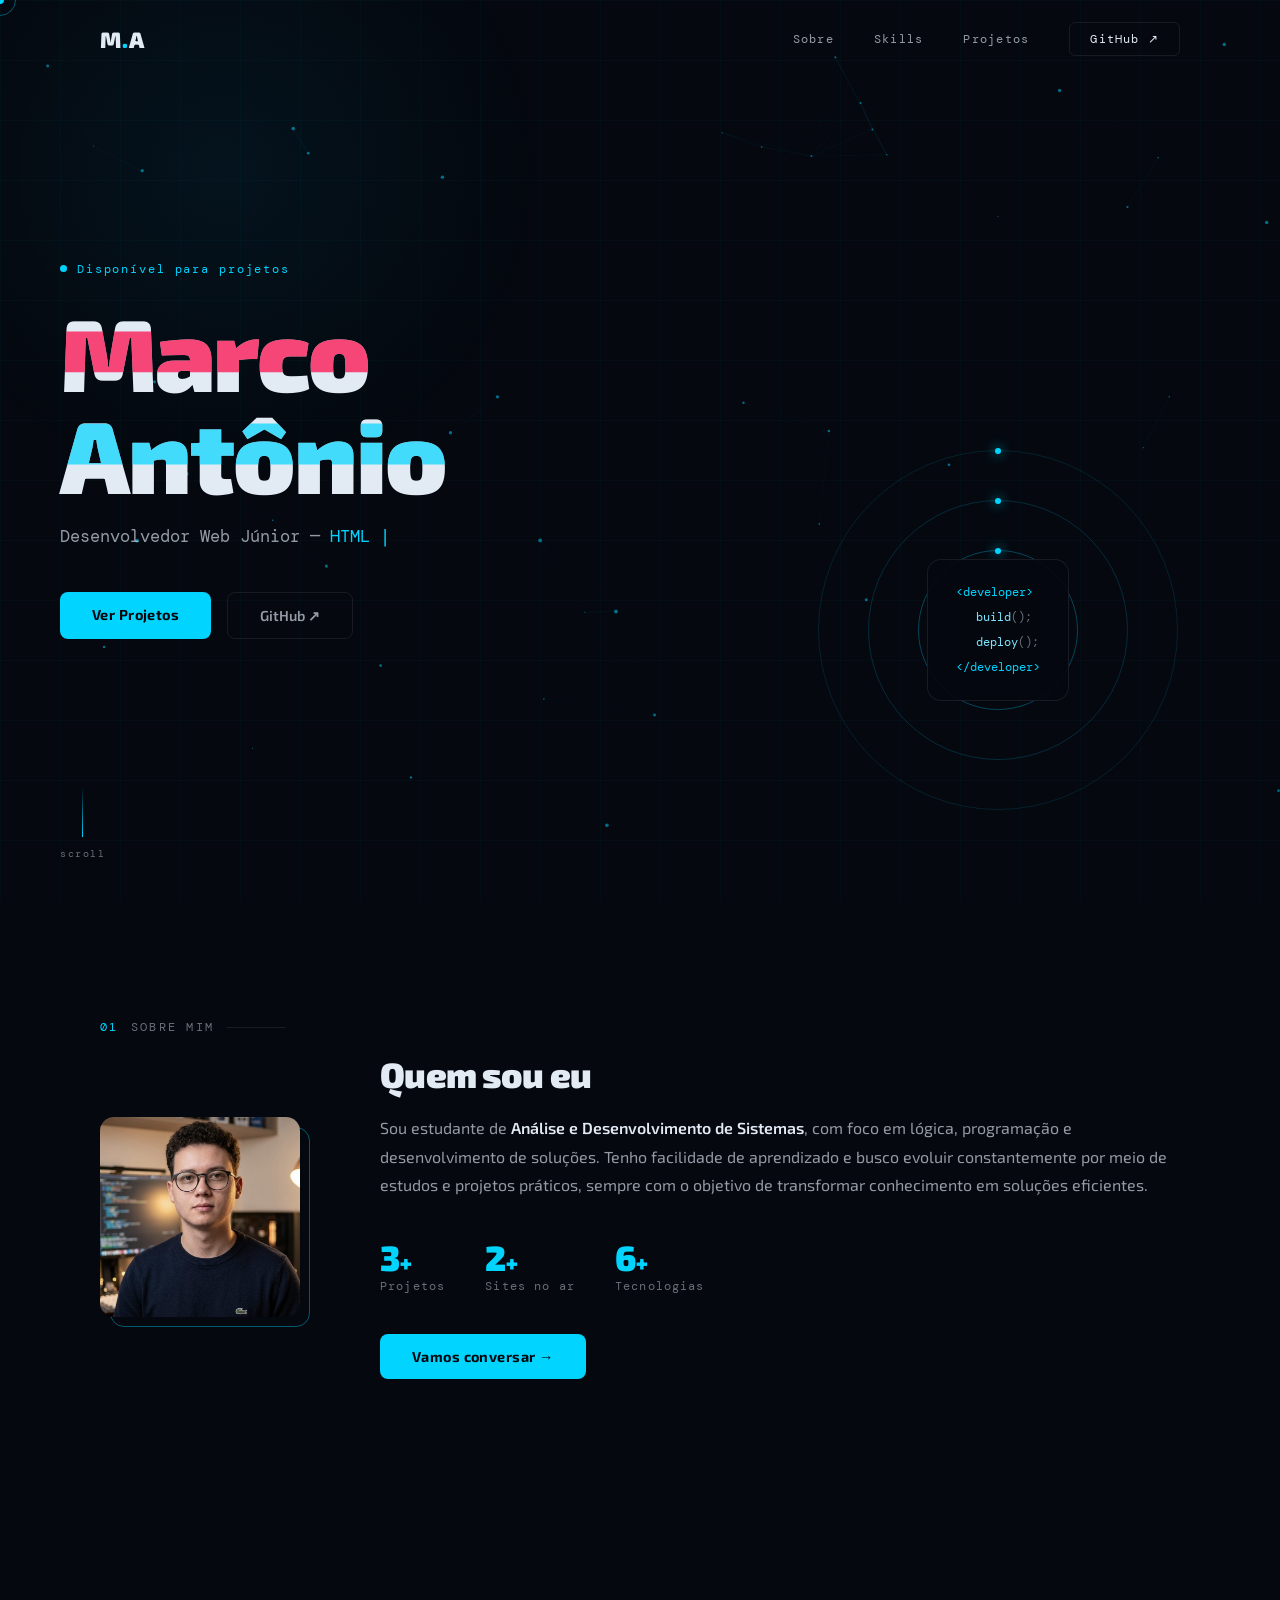
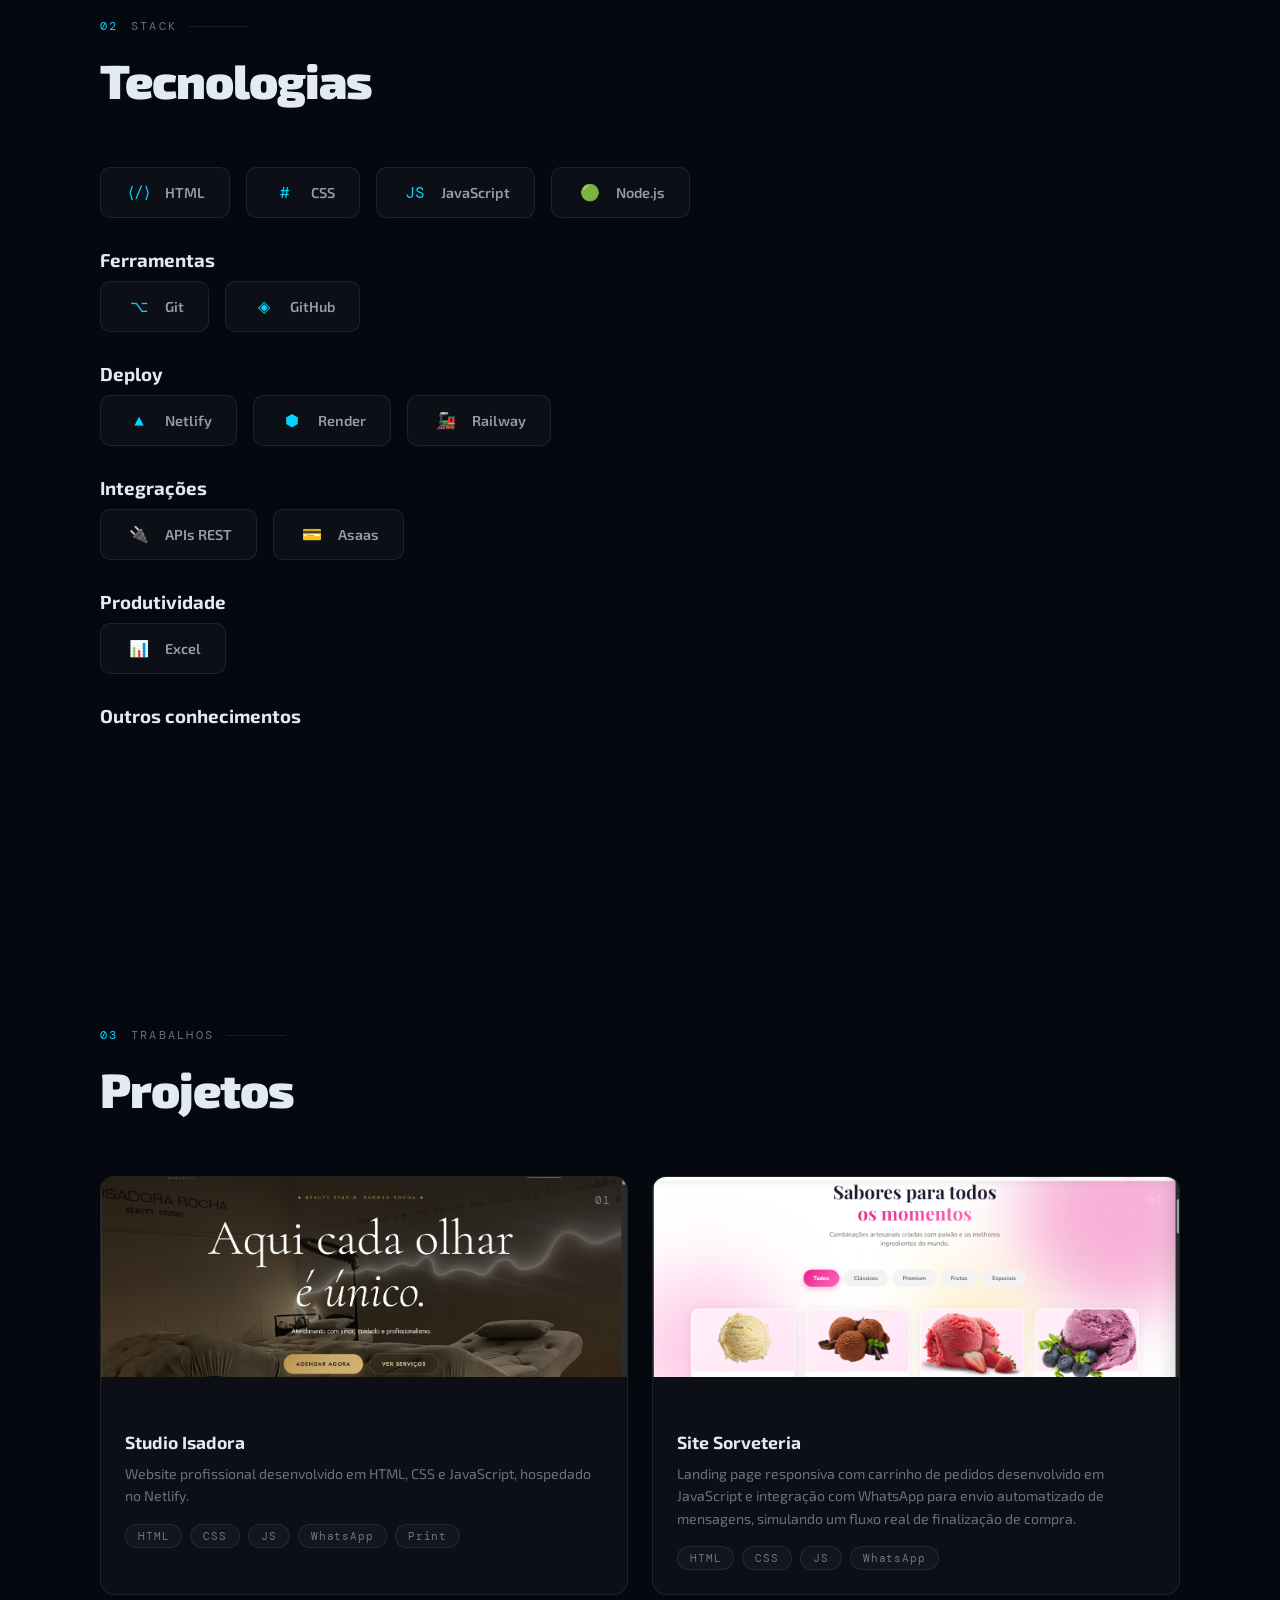
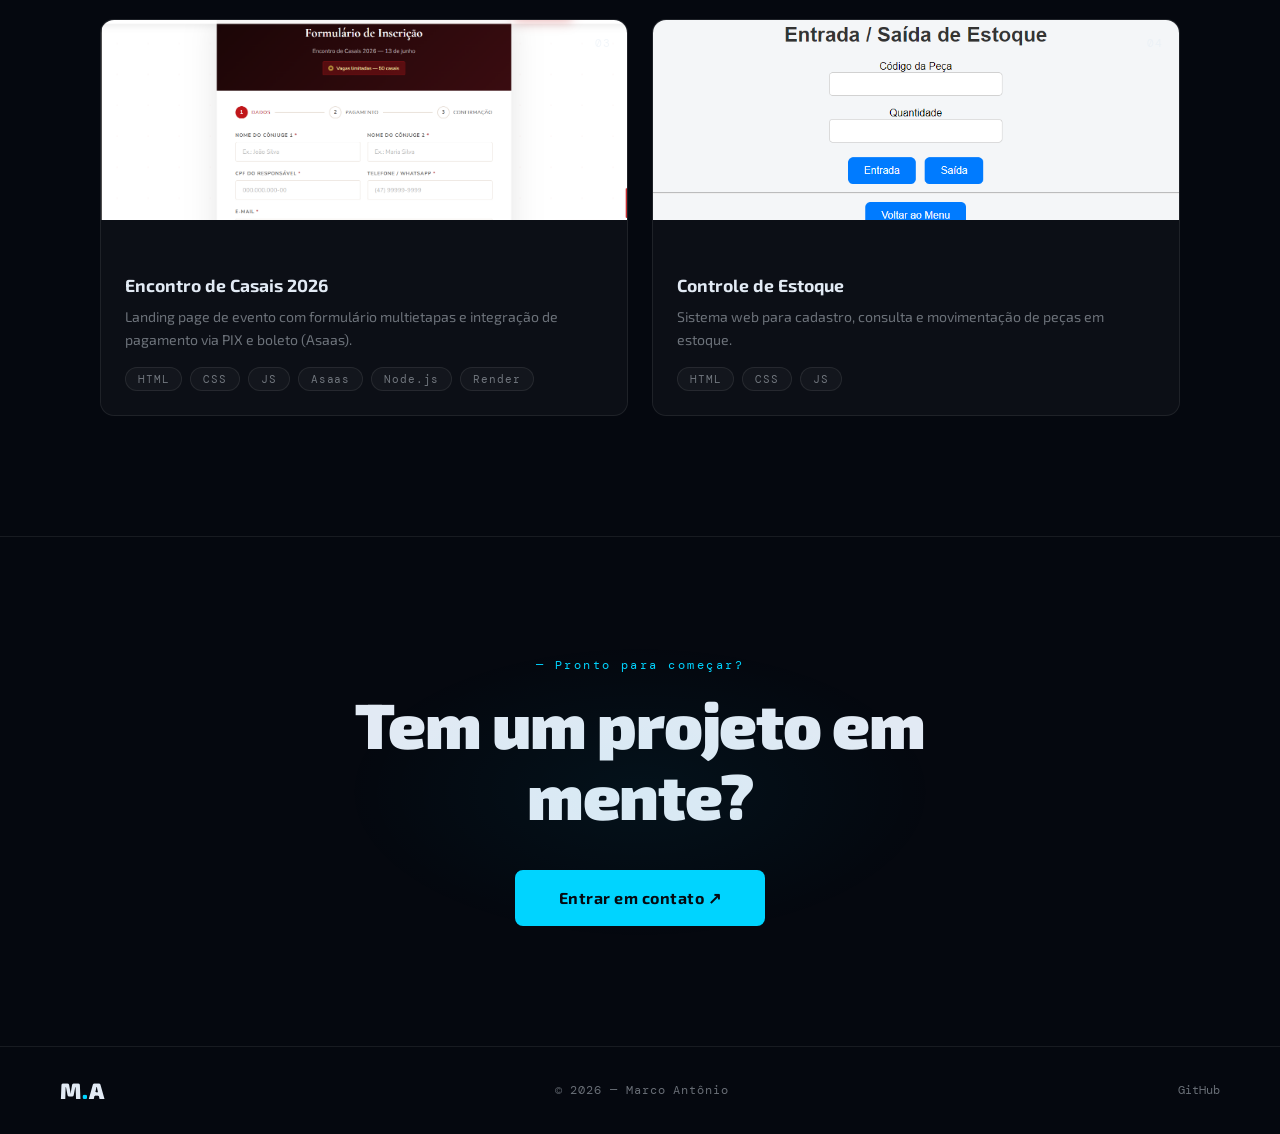
==== Meu portifolio/index.html @ d90c0c14 "Add files via upload" ====
<!DOCTYPE html>
<html lang="pt-br">
<head>
<meta charset="UTF-8">
<title>Marco Antônio | Desenvolvedor Web</title>
<meta name="viewport" content="width=device-width, initial-scale=1.0">
<link rel="stylesheet" href="style.css">
<link href="https://fonts.googleapis.com/css2?family=Exo+2:wght@300;400;600;700;900&family=DM+Mono:ital,wght@0,300;0,400;0,500;1,300&display=swap" rel="stylesheet">
</head>
<body>

<div id="loader">
  <div class="loader-inner">
    <div class="loader-bar"></div>
    <span class="loader-text">Iniciando...</span>
  </div>
</div>

<div class="grid-bg"></div>
<canvas id="particles-canvas"></canvas>
<div class="cursor" id="cursor"></div>
<div class="cursor-follower" id="cursor-follower"></div>

<nav id="navbar">
  <div class="nav-inner">
    <div class="logo">M<span class="accent">.</span>A</div>
    <div class="hamburger" id="hamburger" onclick="toggleMenu()">
      <span></span><span></span><span></span>
    </div>
    <div class="menu" id="menu">
      <a href="#sobre" onclick="closeMenu()">Sobre</a>
      <a href="#tecnologias" onclick="closeMenu()">Skills</a>
      <a href="#projetos" onclick="closeMenu()">Projetos</a>
      <a href="https://github.com/markinferreira32-source" target="_blank" class="nav-cta">GitHub ↗</a>
    </div>
  </div>
</nav>

<header class="hero" id="hero">
  <div class="hero-content">
    <p class="hero-label"><span class="dot"></span> Disponível para projetos</p>
    <h1 class="hero-name" id="glitch-text" data-text="Marco Antônio">Marco Antônio</h1>
    <p class="hero-sub">Desenvolvedor Web Júnior — <span id="typing" class="typing-text"></span><span class="cursor-blink">|</span></p>
    <div class="hero-buttons">
      <a href="#projetos" class="btn-primary">Ver Projetos</a>
      <a href="https://github.com/markinferreira32-source" target="_blank" class="btn-ghost">GitHub ↗</a>
    </div>
  </div>
  <div class="hero-deco">
    <div class="deco-ring r1"></div>
    <div class="deco-ring r2"></div>
    <div class="deco-ring r3"></div>
    <div class="deco-code">
      <div class="code-line"><span class="code-tag">&lt;developer&gt;</span></div>
      <div class="code-line code-indent"><span class="code-fn">build</span><span class="code-sym">();</span></div>
      <div class="code-line code-indent"><span class="code-fn">deploy</span><span class="code-sym">();</span></div>
      <div class="code-line"><span class="code-tag">&lt;/developer&gt;</span></div>
    </div>
  </div>
  <div class="scroll-hint">
    <div class="scroll-line"></div>
    <span>scroll</span>
  </div>
</header>

<section class="sobre reveal" id="sobre">
  <div class="section-label"><span class="label-num">01</span> Sobre mim</div>
  <div class="sobre-inner">
    <div class="sobre-img-wrap">
      <img src="imagem/minha foto.png" alt="Marco Antônio">
      <div class="img-border"></div>
    </div>
    <div class="sobre-text">
      <h2>Quem sou eu</h2>
      <p>Sou estudante de <strong>Análise e Desenvolvimento de Sistemas</strong>, com foco em lógica, programação e desenvolvimento de soluções. Tenho facilidade de aprendizado e busco evoluir constantemente por meio de estudos e projetos práticos, sempre com o objetivo de transformar conhecimento em soluções eficientes.</p>
      <div class="stats-row">
        <div class="stat">
          <span class="stat-num" data-target="4">0</span>
          <span class="stat-label">Projetos</span>
        </div>
        <div class="stat">
          <span class="stat-num" data-target="3">0</span>
          <span class="stat-label">Sites no ar</span>
        </div>
        <div class="stat">
          <span class="stat-num" data-target="7">0</span>
          <span class="stat-label">Tecnologias</span>
        </div>
      </div>
      <a href="https://wa.me/5547996140249" target="_blank" class="btn-primary">Vamos conversar →</a>
    </div>
  </div>
</section>

<section class="tecnologias reveal" id="tecnologias"> 
  <div class="section-label"><span class="label-num">02</span> Stack</div>
  <h2>Tecnologias</h2>

  <!-- 💻 Tecnologias principais -->
  <div class="tech-grid">
    <div class="tech-card"><div class="tech-icon">⟨/⟩</div><span>HTML</span></div>
    <div class="tech-card"><div class="tech-icon">#</div><span>CSS</span></div>
    <div class="tech-card"><div class="tech-icon">JS</div><span>JavaScript</span></div>
    <div class="tech-card"><div class="tech-icon">🟢</div><span>Node.js</span></div>
  </div>

  <!-- 🔧 Ferramentas -->
  <h3>Ferramentas</h3>
  <div class="tech-grid">
    <div class="tech-card"><div class="tech-icon">⌥</div><span>Git</span></div>
    <div class="tech-card"><div class="tech-icon">◈</div><span>GitHub</span></div>
  </div>

  <!-- ☁️ Deploy -->
  <h3>Deploy</h3>
  <div class="tech-grid">
    <div class="tech-card"><div class="tech-icon">▲</div><span>Netlify</span></div>
    <div class="tech-card"><div class="tech-icon">⬢</div><span>Render</span></div>
    <div class="tech-card"><div class="tech-icon">🚂</div><span>Railway</span></div>
  </div>

  <!-- 🔗 Integrações -->
  <h3>Integrações</h3>
  <div class="tech-grid">
    <div class="tech-card"><div class="tech-icon">🔌</div><span>APIs REST</span></div>
    <div class="tech-card"><div class="tech-icon">💳</div><span>Asaas</span></div>
  </div>

  <!-- 📊 Produtividade -->
  <h3>Produtividade</h3>
  <div class="tech-grid">
    <div class="tech-card"><div class="tech-icon">📊</div><span>Excel</span></div>
    <div class="tech-card"><div class="tech-icon">📄</div><span>Word</span></div>
  </div>

  <!-- 🧠 Outros -->
  <h3>Outros conhecimentos</h3>
  <div class="tech-grid">
    <div class="tech-card"><div class="tech-icon">🧠</div><span>Lógica de programação</span></div>
    <div class="tech-card"><div class="tech-icon">C</div><span>Linguagem C</span></div>
  </div>

</section>

<section class="projetos reveal" id="projetos">
  <div class="section-label"><span class="label-num">03</span> Trabalhos</div>
  <h2>Projetos</h2>
  <div class="proj-grid">

    <div class="proj-card">
      <div class="proj-num">01</div>
      <div class="proj-img-wrap">
        <img src="imagem/nova capa site.png" alt="Studio Isadora">
        <div class="proj-overlay">
          <a href="https://studio-isadorarocha.netlify.app" target="_blank">Ver Projeto ↗</a>
        </div>
      </div>
      <div class="proj-info">
        <h3>Studio Isadora</h3>
        <p>Website profissional desenvolvido em HTML, CSS e JavaScript, hospedado no Netlify.</p>
        <div class="proj-tags"><span>HTML</span><span>CSS</span><span>JS</span><span>WhatsApp</span><span>Print</span></div>
      </div>
    </div>

    <div class="proj-card">
      <div class="proj-num">02</div>
      <div class="proj-img-wrap no-img">
        <img src="imagem/capa sorveteria.png" alt="Site Sorveteria">
        <div class="proj-overlay">
          <a href="https://markinferreira32-source.github.io/site-sorveteria/" target="_blank">Ver Projeto ↗</a>
        </div>
      </div>
      <div class="proj-info">
        <h3>Site Sorveteria</h3>
        <p>Landing page responsiva com carrinho de pedidos desenvolvido em JavaScript e integração com WhatsApp para envio automatizado de mensagens, simulando um fluxo real de finalização de compra.</p>
        <div class="proj-tags"><span>HTML</span><span>CSS</span><span>JS</span><span>WhatsApp</span></div>
      </div>
    </div>

    <div class="proj-card">
      <div class="proj-num">03</div>
      <div class="proj-img-wrap no-img">
        <img src="imagem/capa site encontro.png" alt="Site encontroadpv2026">
        <div class="proj-overlay">
          <a href="https://encontroadpv2026.netlify.app" target="_blank">Ver Projeto ↗</a>
        </div>
      </div>
      <div class="proj-info">
        <h3>Encontro de Casais 2026</h3>
        <p>Landing page de evento com formulário multietapas e integração de pagamento via PIX e boleto (Asaas).</p>
        <div class="proj-tags"><span>HTML</span><span>CSS</span><span>JS</span><span>Asaas</span><span>Node.js</span><span>Render</span></div>
      </div>
    </div>

    <div class="proj-card">
      <div class="proj-num">04</div>
      <div class="proj-img-wrap no-img">
        <img src="imagem/capa controle de estoque.png" alt="Contro de Estoque">
        <div class="proj-overlay">
          <a href="https://stirring-fenglisu-027ebb.netlify.app" target="_blank">Ver Projeto ↗</a>
        </div>
      </div>
      <div class="proj-info">
        <h3>Controle de Estoque</h3>
        <p>Sistema web para cadastro, consulta e movimentação de peças em estoque.</p>
        <div class="proj-tags"><span>HTML</span><span>CSS</span><span>JS</span></div>
      </div>
    </div>

  </div>
</section>

<section class="cta-section reveal">
  <div class="cta-inner">
    <p class="cta-eyebrow">— Pronto para começar?</p>
    <h2>Tem um projeto em mente?</h2>
    <a href="https://wa.me/5547996140249" target="_blank" class="btn-primary btn-lg">Entrar em contato ↗</a>
  </div>
</section>

<footer>
  <div class="footer-inner">
    <span class="logo">M<span class="accent">.</span>A</span>
    <span class="footer-copy">© 2026 — Marco Antônio</span>
    <div class="footer-links">
      <a href="https://github.com/markinferreira32-source" target="_blank">GitHub</a>
    </div>
  </div>
</footer>

<script src="script.js"></script>
</body>
</html>
---- Meu portifolio/style.css ----
/* ===========================
   RESET & BASE
=========================== */
*, *::before, *::after {
  margin: 0;
  padding: 0;
  box-sizing: border-box;
}

:root {
  --bg: #05080f;
  --bg2: #080d17;
  --surface: rgba(255,255,255,0.03);
  --border: rgba(255,255,255,0.08);
  --accent: #00d4ff;
  --accent-dim: rgba(0,212,255,0.12);
  --text: #e2eaf4;
  --text-muted: rgba(226,234,244,0.45);
  --text-dim: rgba(226,234,244,0.65);
  --font-display: 'Exo 2', sans-serif;
  --font-mono: 'DM Mono', monospace;
  --radius: 14px;
  --transition: 0.35s cubic-bezier(0.4, 0, 0.2, 1);
}

html { scroll-behavior: smooth; overflow-x: hidden; max-width: 100%; }

body {
  background: var(--bg);
  color: var(--text);
  font-family: var(--font-display);
  font-weight: 400;
  overflow-x: hidden;
  cursor: none;
  width: 100%;
  max-width: 100vw;
}

a { text-decoration: none; color: inherit; cursor: none; }

/* ===========================
   LOADER
=========================== */
#loader {
  position: fixed;
  inset: 0;
  background: var(--bg);
  z-index: 9999;
  display: flex;
  align-items: center;
  justify-content: center;
  transition: opacity 0.6s ease, visibility 0.6s ease;
}
#loader.hidden {
  opacity: 0;
  visibility: hidden;
  pointer-events: none;
}
.loader-inner {
  display: flex;
  flex-direction: column;
  align-items: center;
  gap: 20px;
  width: 220px;
}
.loader-bar {
  width: 100%;
  height: 2px;
  background: var(--border);
  border-radius: 2px;
  overflow: hidden;
  position: relative;
}
.loader-bar::after {
  content: '';
  position: absolute;
  inset: 0;
  background: var(--accent);
  transform: translateX(-100%);
  animation: loadBar 0.9s ease forwards;
}
@keyframes loadBar {
  to { transform: translateX(0); }
}
.loader-text {
  font-family: var(--font-mono);
  font-size: 0.75rem;
  color: var(--text-muted);
  letter-spacing: 0.15em;
}

/* ===========================
   GRID BG
=========================== */
.grid-bg {
  position: fixed;
  inset: 0;
  z-index: 0;
  background-image:
    linear-gradient(rgba(0,212,255,0.03) 1px, transparent 1px),
    linear-gradient(90deg, rgba(0,212,255,0.03) 1px, transparent 1px);
  background-size: 60px 60px;
  pointer-events: none;
}

#particles-canvas {
  position: fixed;
  inset: 0;
  z-index: 0;
  pointer-events: none;
  width: 100%;
  height: 100%;
}

/* ===========================
   CUSTOM CURSOR
=========================== */
.cursor {
  width: 8px;
  height: 8px;
  background: var(--accent);
  border-radius: 50%;
  position: fixed;
  pointer-events: none;
  z-index: 9998;
  transform: translate(-50%, -50%);
  transition: transform 0.1s ease, width 0.2s, height 0.2s;
}
.cursor-follower {
  width: 32px;
  height: 32px;
  border: 1.5px solid rgba(0,212,255,0.4);
  border-radius: 50%;
  position: fixed;
  pointer-events: none;
  z-index: 9997;
  transform: translate(-50%, -50%);
  transition: transform 0.18s ease, width 0.25s, height 0.25s, opacity 0.25s;
}

/* ===========================
   NAV
=========================== */
nav {
  position: fixed;
  top: 0;
  width: 100%;
  z-index: 500;
  padding: 0;
  transition: background var(--transition), box-shadow var(--transition);
}
nav.scrolled {
  background: rgba(5,8,15,0.85);
  backdrop-filter: blur(20px);
  box-shadow: 0 1px 0 var(--border);
}
.nav-inner {
  display: flex;
  align-items: center;
  justify-content: space-between;
  padding: 22px 60px;
  max-width: 1200px;
  margin: 0 auto;
}
.logo {
  font-family: var(--font-display);
  font-weight: 900;
  font-size: 1.4rem;
  letter-spacing: 0.05em;
}
.accent { color: var(--accent); }

.menu {
  display: flex;
  align-items: center;
  gap: 40px;
}
.menu a {
  font-family: var(--font-mono);
  font-size: 0.78rem;
  letter-spacing: 0.1em;
  color: var(--text-dim);
  transition: color var(--transition);
  position: relative;
}
.menu a::after {
  content: '';
  position: absolute;
  bottom: -4px;
  left: 0;
  width: 0;
  height: 1px;
  background: var(--accent);
  transition: width var(--transition);
}
.menu a:hover { color: var(--text); }
.menu a:hover::after { width: 100%; }

.nav-cta {
  padding: 8px 20px;
  border: 1px solid var(--border);
  border-radius: 6px;
  font-family: var(--font-mono) !important;
  font-size: 0.75rem !important;
  color: var(--text) !important;
  transition: border-color var(--transition), background var(--transition) !important;
}
.nav-cta:hover {
  border-color: var(--accent) !important;
  background: var(--accent-dim) !important;
}
.nav-cta::after { display: none !important; }

/* Hamburger */
.hamburger {
  display: none;
  flex-direction: column;
  gap: 5px;
  cursor: none;
  padding: 4px;
}
.hamburger span {
  display: block;
  width: 24px;
  height: 2px;
  background: var(--text);
  transition: transform 0.3s ease, opacity 0.3s ease;
  border-radius: 2px;
}
.hamburger.open span:nth-child(1) { transform: translateY(7px) rotate(45deg); }
.hamburger.open span:nth-child(2) { opacity: 0; }
.hamburger.open span:nth-child(3) { transform: translateY(-7px) rotate(-45deg); }

/* ===========================
   HERO
=========================== */
.hero {
  min-height: 100vh;
  display: flex;
  align-items: center;
  position: relative;
  padding: 0 60px;
  overflow: hidden;
}
.hero::before {
  content: '';
  position: absolute;
  top: -20%;
  left: -10%;
  width: 700px;
  height: 700px;
  background: radial-gradient(circle, rgba(0,212,255,0.06) 0%, transparent 65%);
  pointer-events: none;
}

.hero-content {
  position: relative;
  z-index: 2;
  max-width: 650px;
  animation: heroIn 1s ease forwards;
  opacity: 0;
  transform: translateY(30px);
}
@keyframes heroIn {
  to { opacity: 1; transform: translateY(0); }
}

.hero-label {
  font-family: var(--font-mono);
  font-size: 0.78rem;
  letter-spacing: 0.15em;
  color: var(--accent);
  display: flex;
  align-items: center;
  gap: 10px;
  margin-bottom: 24px;
  animation: heroIn 1s 0.2s ease forwards;
  opacity: 0;
}
.dot {
  width: 7px;
  height: 7px;
  background: var(--accent);
  border-radius: 50%;
  animation: pulse 2s infinite;
}
@keyframes pulse {
  0%, 100% { box-shadow: 0 0 0 0 rgba(0,212,255,0.4); }
  50% { box-shadow: 0 0 0 8px rgba(0,212,255,0); }
}

.hero-name {
  font-size: clamp(3.5rem, 8vw, 7rem);
  font-weight: 900;
  line-height: 1;
  letter-spacing: -0.02em;
  margin-bottom: 20px;
  position: relative;
  animation: heroIn 1s 0.35s ease forwards;
  opacity: 0;
}

/* Glitch effect */
.hero-name::before,
.hero-name::after {
  content: attr(data-text);
  position: absolute;
  top: 0; left: 0;
  width: 100%;
  height: 100%;
}
.hero-name::before {
  color: #ff0044;
  clip-path: polygon(0 15%, 100% 15%, 100% 35%, 0 35%);
  animation: glitch1 4s infinite;
  opacity: 0.7;
}
.hero-name::after {
  color: #00d4ff;
  clip-path: polygon(0 60%, 100% 60%, 100% 80%, 0 80%);
  animation: glitch2 4s infinite;
  opacity: 0.7;
}
@keyframes glitch1 {
  0%, 92%, 100% { transform: translate(0); opacity: 0; }
  93% { transform: translate(-4px, 1px); opacity: 0.7; }
  95% { transform: translate(4px, -1px); opacity: 0.7; }
  97% { transform: translate(-2px, 2px); opacity: 0.7; }
}
@keyframes glitch2 {
  0%, 92%, 100% { transform: translate(0); opacity: 0; }
  94% { transform: translate(4px, -1px); opacity: 0.7; }
  96% { transform: translate(-4px, 1px); opacity: 0.7; }
  98% { transform: translate(2px, -2px); opacity: 0.7; }
}

.hero-sub {
  font-size: 1.05rem;
  color: var(--text-dim);
  margin-bottom: 40px;
  font-family: var(--font-mono);
  animation: heroIn 1s 0.5s ease forwards;
  opacity: 0;
  min-height: 1.6em;
}
.typing-text { color: var(--accent); }
.cursor-blink {
  color: var(--accent);
  animation: blink 1s step-end infinite;
}
@keyframes blink { 50% { opacity: 0; } }

.hero-buttons {
  display: flex;
  gap: 16px;
  flex-wrap: wrap;
  animation: heroIn 1s 0.65s ease forwards;
  opacity: 0;
}

/* ===========================
   BUTTONS
=========================== */
.btn-primary {
  padding: 14px 32px;
  background: var(--accent);
  color: #05080f;
  border-radius: 8px;
  font-weight: 700;
  font-size: 0.9rem;
  letter-spacing: 0.03em;
  transition: box-shadow var(--transition), transform var(--transition);
  display: inline-block;
}
.btn-primary:hover {
  box-shadow: 0 0 30px rgba(0,212,255,0.5), 0 0 60px rgba(0,212,255,0.2);
  transform: translateY(-2px);
}
.btn-ghost {
  padding: 14px 32px;
  border: 1.5px solid var(--border);
  border-radius: 8px;
  font-weight: 600;
  font-size: 0.9rem;
  color: var(--text-dim);
  transition: border-color var(--transition), color var(--transition), box-shadow var(--transition);
  display: inline-block;
}
.btn-ghost:hover {
  border-color: var(--accent);
  color: var(--accent);
  box-shadow: 0 0 20px rgba(0,212,255,0.15);
}
.btn-lg { padding: 18px 44px; font-size: 1rem; }

/* Hero decoration */
.hero-deco {
  position: absolute;
  right: 8%;
  top: 50%;
  transform: translateY(-50%);
  width: 360px;
  height: 360px;
  display: flex;
  align-items: center;
  justify-content: center;
  animation: heroIn 1.2s 0.4s ease forwards;
  opacity: 0;
}

.deco-ring {
  position: absolute;
  border-radius: 50%;
  border: 1px solid rgba(0,212,255,0.12);
}
.r1 { width: 360px; height: 360px; animation: spin 18s linear infinite; }
.r2 { width: 260px; height: 260px; animation: spin 12s linear infinite reverse; border-color: rgba(0,212,255,0.18); }
.r3 { width: 160px; height: 160px; animation: spin 8s linear infinite; border-color: rgba(0,212,255,0.3); }

.r1::before, .r2::before, .r3::before {
  content: '';
  position: absolute;
  top: -3px;
  left: 50%;
  transform: translateX(-50%);
  width: 6px;
  height: 6px;
  background: var(--accent);
  border-radius: 50%;
  box-shadow: 0 0 12px var(--accent);
}

@keyframes spin {
  from { transform: rotate(0deg); }
  to { transform: rotate(360deg); }
}

.deco-code {
  z-index: 2;
  font-family: var(--font-mono);
  font-size: 0.78rem;
  text-align: left;
  line-height: 2;
  background: rgba(5,8,15,0.8);
  border: 1px solid var(--border);
  padding: 20px 28px;
  border-radius: var(--radius);
  backdrop-filter: blur(20px);
}
.code-tag { color: var(--accent); }
.code-fn { color: #7ee8ff; }
.code-sym { color: var(--text-muted); }
.code-indent { padding-left: 20px; }

/* Scroll hint */
.scroll-hint {
  position: absolute;
  bottom: 40px;
  left: 60px;
  display: flex;
  flex-direction: column;
  align-items: center;
  gap: 10px;
  font-family: var(--font-mono);
  font-size: 0.65rem;
  letter-spacing: 0.15em;
  color: var(--text-muted);
  animation: fadeInDelay 1.5s 1.2s forwards;
  opacity: 0;
}
@keyframes fadeInDelay { to { opacity: 1; } }
.scroll-line {
  width: 1px;
  height: 50px;
  background: linear-gradient(to bottom, transparent, var(--accent));
  animation: scrollPulse 2s ease infinite;
}
@keyframes scrollPulse {
  0%, 100% { opacity: 0.3; }
  50% { opacity: 1; }
}

/* ===========================
   SECTION BASE
=========================== */
section {
  position: relative;
  z-index: 1;
  padding: 120px 60px;
  max-width: 1200px;
  margin: 0 auto;
}

.section-label {
  font-family: var(--font-mono);
  font-size: 0.72rem;
  letter-spacing: 0.2em;
  color: var(--text-muted);
  text-transform: uppercase;
  margin-bottom: 20px;
  display: flex;
  align-items: center;
  gap: 12px;
}
.section-label::after {
  content: '';
  height: 1px;
  width: 60px;
  background: var(--border);
}
.label-num { color: var(--accent); }

section h2 {
  font-size: clamp(2rem, 4vw, 3rem);
  font-weight: 900;
  letter-spacing: -0.02em;
  margin-bottom: 60px;
  line-height: 1.1;
}

/* Reveal animation */
.reveal {
  opacity: 0;
  transform: translateY(50px);
  transition: opacity 0.8s ease, transform 0.8s ease;
}
.reveal.visible {
  opacity: 1;
  transform: translateY(0);
}


/* ===========================
   SOBRE
=========================== */
.sobre-inner {
  display: grid;
  grid-template-columns: auto 1fr;
  gap: 80px;
  align-items: center;
}
.sobre-img-wrap {
  position: relative;
  width: 200px;
  flex-shrink: 0;
}
.sobre-img-wrap img {
  width: 200px;
  height: 200px;
  object-fit: cover;
  border-radius: var(--radius);
  display: block;
  position: relative;
  z-index: 2;
  filter: grayscale(20%);
  transition: filter var(--transition);
}
.sobre-img-wrap:hover img { filter: grayscale(0); }
.img-border {
  position: absolute;
  top: 10px;
  left: 10px;
  width: 100%;
  height: 100%;
  border: 1.5px solid var(--accent);
  border-radius: var(--radius);
  z-index: 1;
  opacity: 0.4;
  transition: opacity var(--transition), top var(--transition), left var(--transition);
}
.sobre-img-wrap:hover .img-border {
  opacity: 0.8;
  top: 14px;
  left: 14px;
}

.sobre-text h2 { margin-bottom: 20px; font-size: 2.2rem; }
.sobre-text p {
  color: var(--text-dim);
  line-height: 1.8;
  font-size: 1rem;
  margin-bottom: 40px;
}
.sobre-text p strong { color: var(--text); font-weight: 600; }

.stats-row {
  display: flex;
  gap: 40px;
  margin-bottom: 40px;
}
.stat { display: flex; flex-direction: column; gap: 4px; }
.stat-num {
  font-size: 2.2rem;
  font-weight: 900;
  color: var(--accent);
  font-family: var(--font-display);
  line-height: 1;
}
.stat-num::after { content: '+'; font-size: 1.4rem; }
.stat-label {
  font-family: var(--font-mono);
  font-size: 0.72rem;
  color: var(--text-muted);
  letter-spacing: 0.1em;
}

/* ===========================
   TECNOLOGIAS
=========================== */
.tech-grid {
  display: flex;
  flex-wrap: wrap;
  gap: 16px;
}
.tech-card {
  display: flex;
  align-items: center;
  gap: 12px;
  padding: 14px 24px;
  background: var(--surface);
  border: 1px solid var(--border);
  border-radius: 10px;
  transition: border-color var(--transition), background var(--transition), transform var(--transition), box-shadow var(--transition);
  cursor: default;
}
.tech-card:hover {
  border-color: var(--accent);
  background: var(--accent-dim);
  transform: translateY(-4px);
  box-shadow: 0 8px 30px rgba(0,212,255,0.12);
}
.tech-icon {
  font-family: var(--font-mono);
  font-size: 1rem;
  color: var(--accent);
  width: 28px;
  text-align: center;
}
.tech-card span {
  font-size: 0.9rem;
  color: var(--text-dim);
  font-weight: 600;
}

h3 {
  margin-top: 30px;
  margin-bottom: 10px;
}

/* ===========================
   PROJETOS
=========================== */
.proj-grid {
  display: grid;
  grid-template-columns: 1fr 1fr;
  gap: 24px;
}

.proj-card {
  background: var(--surface);
  border: 1px solid var(--border);
  border-radius: var(--radius);
  overflow: hidden;
  transition: border-color var(--transition), box-shadow var(--transition), transform var(--transition);
  position: relative;
}
.proj-card:hover {
  border-color: rgba(0,212,255,0.3);
  box-shadow: 0 0 40px rgba(0,212,255,0.08), 0 20px 60px rgba(0,0,0,0.3);
  transform: translateY(-4px);
}

.proj-num {
  position: absolute;
  top: 16px;
  right: 16px;
  font-family: var(--font-mono);
  font-size: 0.7rem;
  color: var(--text-muted);
  letter-spacing: 0.1em;
  z-index: 3;
}

.proj-img-wrap {
  position: relative;
  height: 200px;
  overflow: hidden;
}
.proj-img-wrap img {
  width: 100%;
  height: 100%;
  object-fit: cover;
  transition: transform 0.5s ease;
  display: block;
}
.proj-card:hover .proj-img-wrap img { transform: scale(1.06); }

.no-img {
  background: linear-gradient(135deg, rgba(0,212,255,0.05), rgba(0,0,0,0.2));
  display: flex;
  align-items: center;
  justify-content: center;
}
.proj-placeholder {
  font-size: 3rem;
  color: rgba(0,212,255,0.25);
  font-family: var(--font-mono);
  font-weight: 300;
  transition: color var(--transition), transform var(--transition);
}
.proj-card:hover .proj-placeholder {
  color: rgba(0,212,255,0.5);
  transform: scale(1.1);
}

.proj-overlay {
  position: absolute;
  inset: 0;
  background: rgba(5,8,15,0.8);
  backdrop-filter: blur(4px);
  display: flex;
  align-items: center;
  justify-content: center;
  opacity: 0;
  transition: opacity var(--transition);
}
.proj-card:hover .proj-overlay { opacity: 1; }
.proj-overlay a {
  padding: 12px 26px;
  border: 1.5px solid var(--accent);
  border-radius: 8px;
  color: var(--accent);
  font-family: var(--font-mono);
  font-size: 0.82rem;
  transition: background var(--transition), color var(--transition), box-shadow var(--transition);
}
.proj-overlay a:hover {
  background: var(--accent);
  color: #05080f;
  box-shadow: 0 0 30px rgba(0,212,255,0.4);
}

.proj-info {
  padding: 24px;
}
.proj-info h3 {
  font-size: 1.1rem;
  font-weight: 700;
  margin-bottom: 10px;
  transition: color var(--transition);
}
.proj-card:hover .proj-info h3 { color: var(--accent); }
.proj-info p {
  font-size: 0.88rem;
  color: var(--text-muted);
  line-height: 1.6;
  margin-bottom: 16px;
}

.proj-tags {
  display: flex;
  flex-wrap: wrap;
  gap: 8px;
}
.proj-tags span {
  font-family: var(--font-mono);
  font-size: 0.68rem;
  letter-spacing: 0.08em;
  padding: 4px 12px;
  border-radius: 20px;
  border: 1px solid var(--border);
  color: var(--text-muted);
  background: var(--surface);
}

/* ===========================
   CTA SECTION
=========================== */
.cta-section {
  text-align: center;
  border-top: 1px solid var(--border);
  padding: 120px 60px;
  max-width: 100%;
  position: relative;
  overflow: hidden;
}
.cta-section::before {
  content: '';
  position: absolute;
  top: 50%;
  left: 50%;
  transform: translate(-50%, -50%);
  width: 600px;
  height: 300px;
  background: radial-gradient(ellipse, rgba(0,212,255,0.05) 0%, transparent 70%);
  pointer-events: none;
}
.cta-eyebrow {
  font-family: var(--font-mono);
  font-size: 0.78rem;
  letter-spacing: 0.2em;
  color: var(--accent);
  margin-bottom: 16px;
}
.cta-section h2 {
  font-size: clamp(2rem, 5vw, 4rem);
  font-weight: 900;
  margin-bottom: 40px;
  letter-spacing: -0.02em;
}
.cta-inner { max-width: 600px; margin: 0 auto; }

/* ===========================
   FOOTER
=========================== */
footer {
  border-top: 1px solid var(--border);
  padding: 30px 60px;
  position: relative;
  z-index: 1;
}
.footer-inner {
  max-width: 1200px;
  margin: 0 auto;
  display: flex;
  align-items: center;
  justify-content: space-between;
}
.footer-copy {
  font-family: var(--font-mono);
  font-size: 0.72rem;
  color: var(--text-muted);
  letter-spacing: 0.08em;
}
.footer-links { display: flex; gap: 24px; }
.footer-links a {
  font-family: var(--font-mono);
  font-size: 0.72rem;
  color: var(--text-muted);
  transition: color var(--transition);
}
.footer-links a:hover { color: var(--accent); }

/* ===========================
   RESPONSIVE — MOBILE
=========================== */
@media (max-width: 900px) {
  .proj-grid { grid-template-columns: 1fr; }
}

@media (max-width: 768px) {

  /* Cursor: desativa no mobile */
  body { cursor: auto; }
  a { cursor: auto; }
  .cursor, .cursor-follower { display: none !important; }

  /* Nav */
  .nav-inner { padding: 18px 20px; }
  .hamburger { display: flex !important; cursor: pointer; }

  .menu {
    display: flex;
    position: fixed;
    top: 0; right: 0;
    width: 75vw;
    max-width: 300px;
    height: 100dvh;
    background: rgba(8,13,23,0.98);
    backdrop-filter: blur(20px);
    border-left: 1px solid var(--border);
    flex-direction: column;
    justify-content: center;
    align-items: flex-start;
    gap: 32px;
    padding: 0 36px;
    z-index: 400;
    transform: translateX(100%);
    transition: transform 0.4s ease;
    pointer-events: none;
    opacity: 1;
  }
  .menu.active {
    transform: translateX(0);
    pointer-events: auto;
  }
  .menu a { font-size: 1.1rem; color: var(--text); }

  /* Hero */
  .hero {
    padding: 100px 20px 80px;
    align-items: flex-start;
    min-height: 100svh;
  }
  .hero-content { max-width: 100%; }
  .hero-name { font-size: clamp(2.6rem, 11vw, 3.5rem); }
  .hero-sub { font-size: 0.85rem; word-break: break-word; }
  .hero-buttons { flex-direction: column; gap: 12px; width: 100%; }
  .hero-buttons a { text-align: center; width: 100%; }
  .hero-deco { display: none; }
  .scroll-hint { display: none; }

  /* Sections */
  section { padding: 70px 20px; }
  section h2 { font-size: 1.8rem; margin-bottom: 36px; }

  /* Sobre */
  .sobre-inner {
    grid-template-columns: 1fr;
    gap: 36px;
    justify-items: center;
    text-align: center;
  }
  .sobre-img-wrap { width: 160px; }
  .sobre-img-wrap img { width: 160px; height: 160px; }
  .stats-row { justify-content: center; gap: 28px; flex-wrap: wrap; }
  .sobre-text h2 { font-size: 1.7rem; }
  .sobre-text .btn-primary { display: block; width: fit-content; margin: 0 auto; }

  /* Tecnologias */
  .tech-grid { gap: 10px; }
  .tech-card { padding: 10px 16px; }
  .tech-card span { font-size: 0.82rem; }

  /* Projetos */
  .proj-grid { grid-template-columns: 1fr; gap: 20px; }
  .proj-img-wrap { height: 180px; }

  /* Proj overlay — sempre visível no mobile (sem hover) */
  .proj-overlay {
    opacity: 1;
    background: rgba(5,8,15,0.55);
  }

  /* CTA */
  .cta-section { padding: 80px 20px; }
  .cta-section h2 { font-size: 1.8rem; }
  .btn-lg { padding: 15px 32px; font-size: 0.95rem; }

  /* Footer */
  footer { padding: 28px 20px; }
  .footer-inner { flex-direction: column; gap: 12px; text-align: center; }

  /* Reveal — sem animação no mobile */
  .reveal {
    opacity: 1 !important;
    transform: none !important;
    transition: none !important;
  }
}

img {
  max-width: 100%;
  height: auto;
}

.hamburger span {
  transition: all 0.3s ease;
}
/* ===========================
   EXTRA OVERFLOW FIXES
=========================== */
* { box-sizing: border-box; }

.hero::before {
  overflow: hidden;
}

@media (max-width: 768px) {
  .hero::before { display: none; }
  
  /* Garante que nada extrapola a tela */
  section,
  header,
  footer,
  nav {
    max-width: 100vw;
    overflow-x: hidden;
  }

  /* Texto não estoura */
  h1, h2, h3, p, span, a {
    max-width: 100%;
  }

  /* Canvas de partículas não causa scroll */
  #particles-canvas {
    max-width: 100vw;
    max-height: 100vh;
  }

  /* Reduz h3 da seção tecnologias */
  .tecnologias h3 {
    font-size: 1rem;
    margin-top: 24px;
  }
}
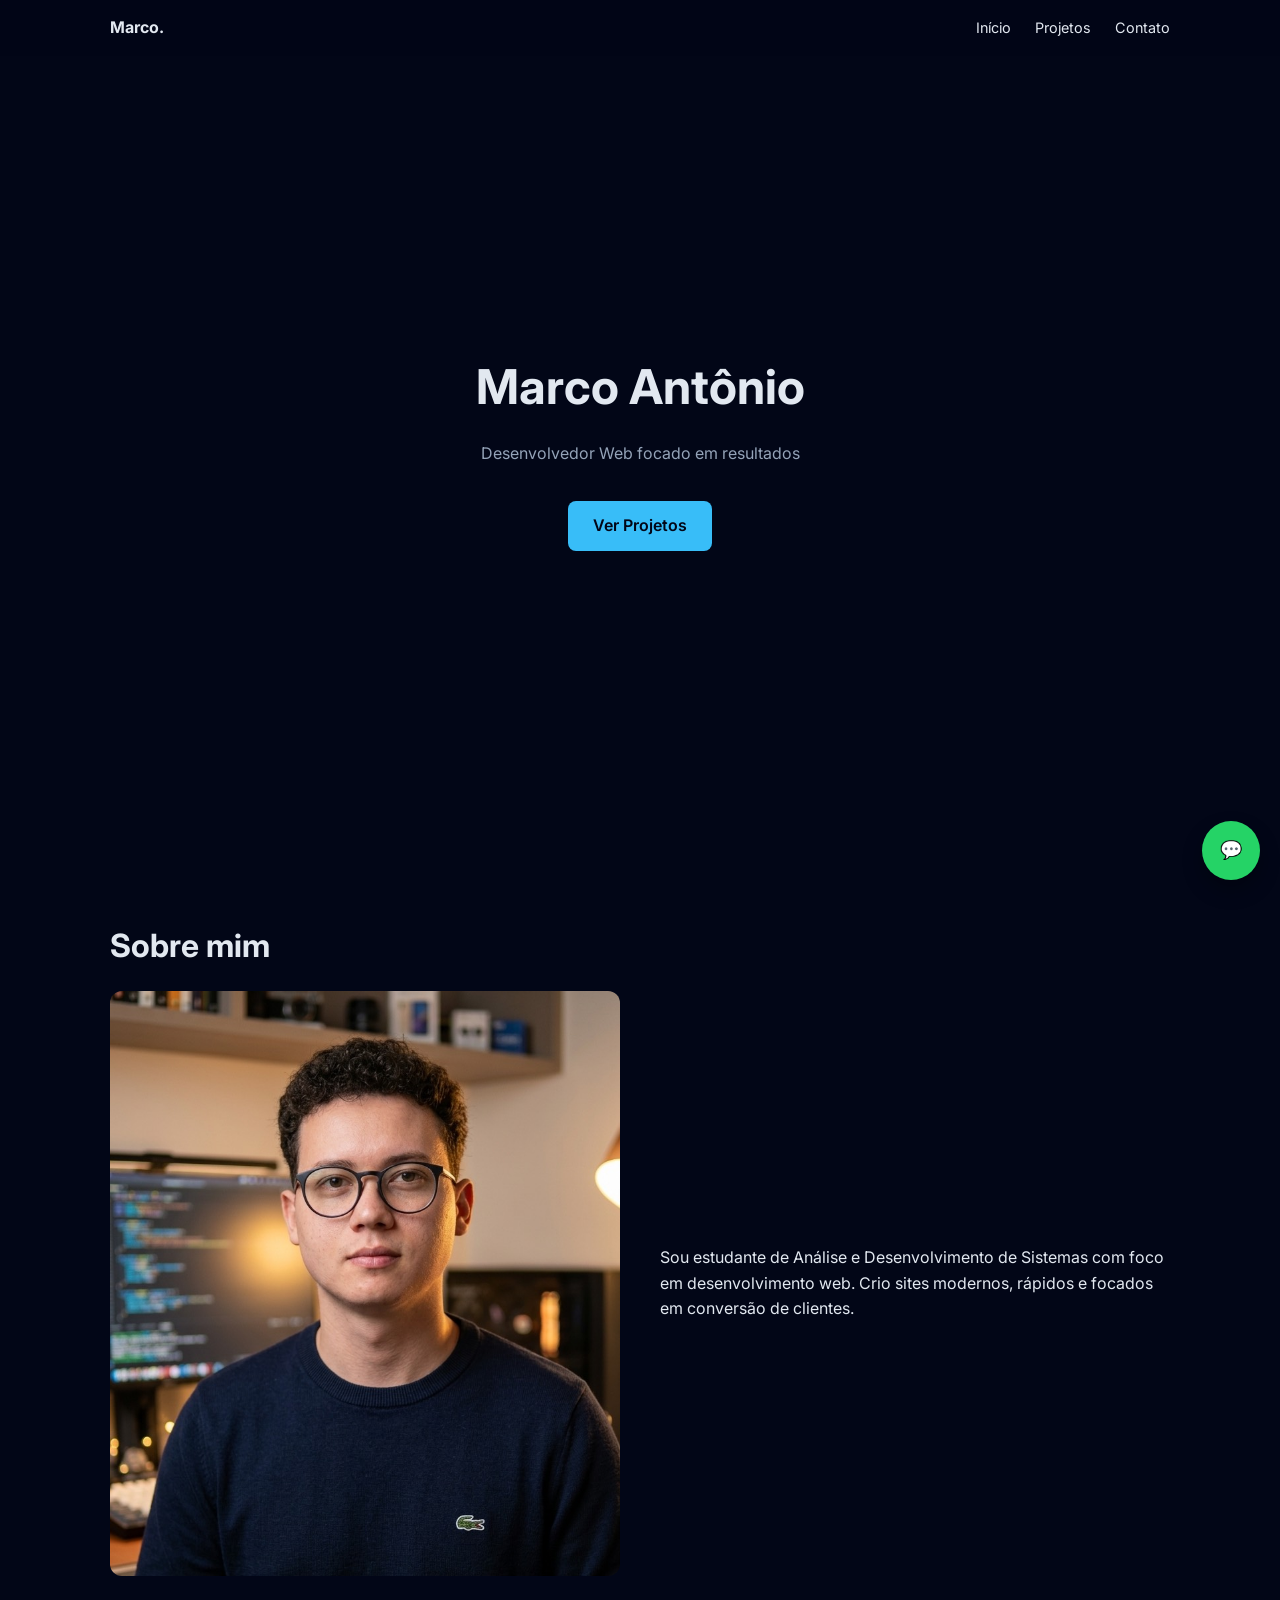
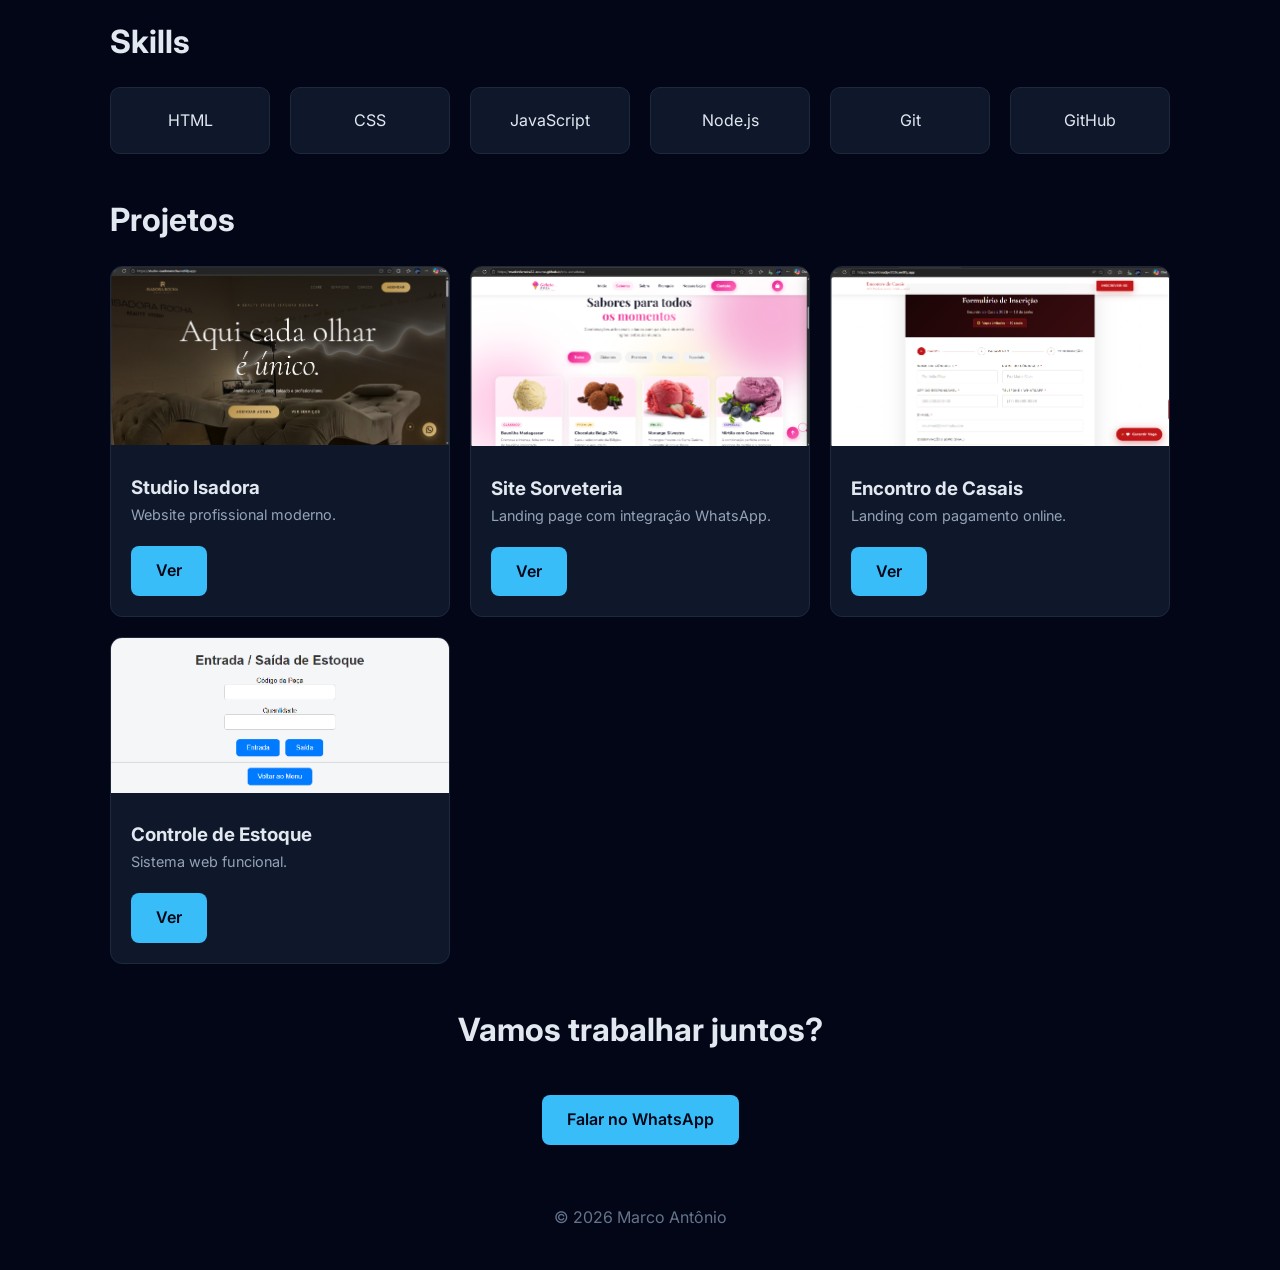
==== commit f15e106d: "Add files via upload" ====
--- a/Meu portifolio/index.html
+++ b/Meu portifolio/index.html
@@ -2,232 +2,196 @@
 <html lang="pt-br">
 <head>
 <meta charset="UTF-8">
+<meta name="viewport" content="width=device-width, initial-scale=1.0">
 <title>Marco Antônio | Desenvolvedor Web</title>
-<meta name="viewport" content="width=device-width, initial-scale=1.0">
-<link rel="stylesheet" href="style.css">
-<link href="https://fonts.googleapis.com/css2?family=Exo+2:wght@300;400;600;700;900&family=DM+Mono:ital,wght@0,300;0,400;0,500;1,300&display=swap" rel="stylesheet">
+<link href="https://fonts.googleapis.com/css2?family=Inter:wght@300;400;600;700&display=swap" rel="stylesheet">
+
+<style>
+*{margin:0;padding:0;box-sizing:border-box;font-family:'Inter',sans-serif}
+body{background:#020617;color:#e2e8f0;line-height:1.6}
+
+.container{max-width:1100px;margin:auto;padding:20px}
+
+/* NAV */
+nav{position:fixed;width:100%;top:0;left:0;background:rgba(2,6,23,0.7);backdrop-filter:blur(10px);z-index:1000}
+.nav-inner{display:flex;justify-content:space-between;align-items:center;padding:15px 20px;max-width:1100px;margin:auto}
+.logo{font-weight:700}
+.nav-links a{margin-left:20px;color:#e2e8f0;text-decoration:none;font-size:.9rem}
+
+/* HERO */
+header{height:100vh;display:flex;align-items:center;justify-content:center;text-align:center;padding:20px}
+header h1{font-size:3rem}
+header p{margin:15px 0;color:#94a3b8}
+
+.btn{display:inline-block;margin-top:20px;padding:12px 25px;border-radius:8px;background:#38bdf8;color:#020617;text-decoration:none;font-weight:600;transition:.3s}
+.btn:hover{transform:scale(1.05)}
+
+section{padding:100px 20px}
+
+h2{font-size:2rem;margin-bottom:20px}
+
+.grid{display:grid;gap:20px}
+
+.about{display:grid;grid-template-columns:1fr 1fr;gap:40px;align-items:center}
+.about img{width:100%;border-radius:12px}
+
+.skills{grid-template-columns:repeat(auto-fit,minmax(120px,1fr))}
+.skill{background:#0f172a;padding:20px;border-radius:10px;text-align:center;transition:.3s;border:1px solid #1e293b}
+.skill:hover{transform:translateY(-5px);border-color:#38bdf8}
+
+.projects{grid-template-columns:repeat(auto-fit,minmax(280px,1fr))}
+.card{background:#0f172a;border-radius:12px;overflow:hidden;transition:.3s;border:1px solid #1e293b}
+.card:hover{transform:translateY(-10px) scale(1.02)}
+.card img{width:100%}
+.card-body{padding:20px}
+.card-body p{color:#94a3b8;font-size:.9rem}
+
+/* WHATS FLOAT */
+.whats{
+position:fixed;
+bottom:20px;
+right:20px;
+background:#25D366;
+color:#fff;
+padding:15px 18px;
+border-radius:50%;
+font-size:18px;
+text-decoration:none;
+box-shadow:0 10px 20px rgba(0,0,0,0.3);
+}
+
+/* REVEAL */
+.reveal{opacity:0;transform:translateY(40px);transition:1s}
+.reveal.active{opacity:1;transform:translateY(0)}
+
+footer{text-align:center;padding:40px;color:#64748b}
+
+@media(max-width:768px){
+.about{grid-template-columns:1fr}
+header h1{font-size:2.2rem}
+.nav-links{display:none}
+}
+</style>
 </head>
 <body>
 
-<div id="loader">
-  <div class="loader-inner">
-    <div class="loader-bar"></div>
-    <span class="loader-text">Iniciando...</span>
-  </div>
-</div>
-
-<div class="grid-bg"></div>
-<canvas id="particles-canvas"></canvas>
-<div class="cursor" id="cursor"></div>
-<div class="cursor-follower" id="cursor-follower"></div>
-
-<nav id="navbar">
+<nav>
   <div class="nav-inner">
-    <div class="logo">M<span class="accent">.</span>A</div>
-    <div class="hamburger" id="hamburger" onclick="toggleMenu()">
-      <span></span><span></span><span></span>
-    </div>
-    <div class="menu" id="menu">
-      <a href="#sobre" onclick="closeMenu()">Sobre</a>
-      <a href="#tecnologias" onclick="closeMenu()">Skills</a>
-      <a href="#projetos" onclick="closeMenu()">Projetos</a>
-      <a href="https://github.com/markinferreira32-source" target="_blank" class="nav-cta">GitHub ↗</a>
+    <div class="logo">Marco.</div>
+    <div class="nav-links">
+      <a href="#">Início</a>
+      <a href="#projetos">Projetos</a>
+      <a href="#contato">Contato</a>
     </div>
   </div>
 </nav>
 
-<header class="hero" id="hero">
-  <div class="hero-content">
-    <p class="hero-label"><span class="dot"></span> Disponível para projetos</p>
-    <h1 class="hero-name" id="glitch-text" data-text="Marco Antônio">Marco Antônio</h1>
-    <p class="hero-sub">Desenvolvedor Web Júnior — <span id="typing" class="typing-text"></span><span class="cursor-blink">|</span></p>
-    <div class="hero-buttons">
-      <a href="#projetos" class="btn-primary">Ver Projetos</a>
-      <a href="https://github.com/markinferreira32-source" target="_blank" class="btn-ghost">GitHub ↗</a>
-    </div>
-  </div>
-  <div class="hero-deco">
-    <div class="deco-ring r1"></div>
-    <div class="deco-ring r2"></div>
-    <div class="deco-ring r3"></div>
-    <div class="deco-code">
-      <div class="code-line"><span class="code-tag">&lt;developer&gt;</span></div>
-      <div class="code-line code-indent"><span class="code-fn">build</span><span class="code-sym">();</span></div>
-      <div class="code-line code-indent"><span class="code-fn">deploy</span><span class="code-sym">();</span></div>
-      <div class="code-line"><span class="code-tag">&lt;/developer&gt;</span></div>
-    </div>
-  </div>
-  <div class="scroll-hint">
-    <div class="scroll-line"></div>
-    <span>scroll</span>
+<header>
+  <div>
+    <h1 id="typing"></h1>
+    <p>Desenvolvedor Web focado em resultados</p>
+    <a href="#projetos" class="btn">Ver Projetos</a>
   </div>
 </header>
 
-<section class="sobre reveal" id="sobre">
-  <div class="section-label"><span class="label-num">01</span> Sobre mim</div>
-  <div class="sobre-inner">
-    <div class="sobre-img-wrap">
-      <img src="imagem/minha foto.png" alt="Marco Antônio">
-      <div class="img-border"></div>
-    </div>
-    <div class="sobre-text">
-      <h2>Quem sou eu</h2>
-      <p>Sou estudante de <strong>Análise e Desenvolvimento de Sistemas</strong>, com foco em lógica, programação e desenvolvimento de soluções. Tenho facilidade de aprendizado e busco evoluir constantemente por meio de estudos e projetos práticos, sempre com o objetivo de transformar conhecimento em soluções eficientes.</p>
-      <div class="stats-row">
-        <div class="stat">
-          <span class="stat-num" data-target="4">0</span>
-          <span class="stat-label">Projetos</span>
-        </div>
-        <div class="stat">
-          <span class="stat-num" data-target="3">0</span>
-          <span class="stat-label">Sites no ar</span>
-        </div>
-        <div class="stat">
-          <span class="stat-num" data-target="7">0</span>
-          <span class="stat-label">Tecnologias</span>
-        </div>
-      </div>
-      <a href="https://wa.me/5547996140249" target="_blank" class="btn-primary">Vamos conversar →</a>
-    </div>
+<section class="container reveal">
+  <h2>Sobre mim</h2>
+  <div class="about">
+    <img src="imagem/minha foto.png">
+    <p>Sou estudante de Análise e Desenvolvimento de Sistemas com foco em desenvolvimento web. Crio sites modernos, rápidos e focados em conversão de clientes.</p>
   </div>
 </section>
 
-<section class="tecnologias reveal" id="tecnologias"> 
-  <div class="section-label"><span class="label-num">02</span> Stack</div>
-  <h2>Tecnologias</h2>
-
-  <!-- 💻 Tecnologias principais -->
-  <div class="tech-grid">
-    <div class="tech-card"><div class="tech-icon">⟨/⟩</div><span>HTML</span></div>
-    <div class="tech-card"><div class="tech-icon">#</div><span>CSS</span></div>
-    <div class="tech-card"><div class="tech-icon">JS</div><span>JavaScript</span></div>
-    <div class="tech-card"><div class="tech-icon">🟢</div><span>Node.js</span></div>
+<section class="container reveal">
+  <h2>Skills</h2>
+  <div class="grid skills">
+    <div class="skill">HTML</div>
+    <div class="skill">CSS</div>
+    <div class="skill">JavaScript</div>
+    <div class="skill">Node.js</div>
+    <div class="skill">Git</div>
+    <div class="skill">GitHub</div>
   </div>
-
-  <!-- 🔧 Ferramentas -->
-  <h3>Ferramentas</h3>
-  <div class="tech-grid">
-    <div class="tech-card"><div class="tech-icon">⌥</div><span>Git</span></div>
-    <div class="tech-card"><div class="tech-icon">◈</div><span>GitHub</span></div>
-  </div>
-
-  <!-- ☁️ Deploy -->
-  <h3>Deploy</h3>
-  <div class="tech-grid">
-    <div class="tech-card"><div class="tech-icon">▲</div><span>Netlify</span></div>
-    <div class="tech-card"><div class="tech-icon">⬢</div><span>Render</span></div>
-    <div class="tech-card"><div class="tech-icon">🚂</div><span>Railway</span></div>
-  </div>
-
-  <!-- 🔗 Integrações -->
-  <h3>Integrações</h3>
-  <div class="tech-grid">
-    <div class="tech-card"><div class="tech-icon">🔌</div><span>APIs REST</span></div>
-    <div class="tech-card"><div class="tech-icon">💳</div><span>Asaas</span></div>
-  </div>
-
-  <!-- 📊 Produtividade -->
-  <h3>Produtividade</h3>
-  <div class="tech-grid">
-    <div class="tech-card"><div class="tech-icon">📊</div><span>Excel</span></div>
-    <div class="tech-card"><div class="tech-icon">📄</div><span>Word</span></div>
-  </div>
-
-  <!-- 🧠 Outros -->
-  <h3>Outros conhecimentos</h3>
-  <div class="tech-grid">
-    <div class="tech-card"><div class="tech-icon">🧠</div><span>Lógica de programação</span></div>
-    <div class="tech-card"><div class="tech-icon">C</div><span>Linguagem C</span></div>
-  </div>
-
 </section>
 
-<section class="projetos reveal" id="projetos">
-  <div class="section-label"><span class="label-num">03</span> Trabalhos</div>
+<section class="container reveal" id="projetos">
   <h2>Projetos</h2>
-  <div class="proj-grid">
+  <div class="grid projects">
 
-    <div class="proj-card">
-      <div class="proj-num">01</div>
-      <div class="proj-img-wrap">
-        <img src="imagem/nova capa site.png" alt="Studio Isadora">
-        <div class="proj-overlay">
-          <a href="https://studio-isadorarocha.netlify.app" target="_blank">Ver Projeto ↗</a>
-        </div>
-      </div>
-      <div class="proj-info">
+    <div class="card">
+      <img src="imagem/nova capa site.png">
+      <div class="card-body">
         <h3>Studio Isadora</h3>
-        <p>Website profissional desenvolvido em HTML, CSS e JavaScript, hospedado no Netlify.</p>
-        <div class="proj-tags"><span>HTML</span><span>CSS</span><span>JS</span><span>WhatsApp</span><span>Print</span></div>
+        <p>Website profissional moderno.</p>
+        <a href="https://studio-isadorarocha.netlify.app" target="_blank" class="btn">Ver</a>
       </div>
     </div>
 
-    <div class="proj-card">
-      <div class="proj-num">02</div>
-      <div class="proj-img-wrap no-img">
-        <img src="imagem/capa sorveteria.png" alt="Site Sorveteria">
-        <div class="proj-overlay">
-          <a href="https://markinferreira32-source.github.io/site-sorveteria/" target="_blank">Ver Projeto ↗</a>
-        </div>
-      </div>
-      <div class="proj-info">
+    <div class="card">
+      <img src="imagem/capa sorveteria.png">
+      <div class="card-body">
         <h3>Site Sorveteria</h3>
-        <p>Landing page responsiva com carrinho de pedidos desenvolvido em JavaScript e integração com WhatsApp para envio automatizado de mensagens, simulando um fluxo real de finalização de compra.</p>
-        <div class="proj-tags"><span>HTML</span><span>CSS</span><span>JS</span><span>WhatsApp</span></div>
+        <p>Landing page com integração WhatsApp.</p>
+        <a href="https://markinferreira32-source.github.io/site-sorveteria/" target="_blank" class="btn">Ver</a>
       </div>
     </div>
 
-    <div class="proj-card">
-      <div class="proj-num">03</div>
-      <div class="proj-img-wrap no-img">
-        <img src="imagem/capa site encontro.png" alt="Site encontroadpv2026">
-        <div class="proj-overlay">
-          <a href="https://encontroadpv2026.netlify.app" target="_blank">Ver Projeto ↗</a>
-        </div>
-      </div>
-      <div class="proj-info">
-        <h3>Encontro de Casais 2026</h3>
-        <p>Landing page de evento com formulário multietapas e integração de pagamento via PIX e boleto (Asaas).</p>
-        <div class="proj-tags"><span>HTML</span><span>CSS</span><span>JS</span><span>Asaas</span><span>Node.js</span><span>Render</span></div>
+    <div class="card">
+      <img src="imagem/capa site encontro.png">
+      <div class="card-body">
+        <h3>Encontro de Casais</h3>
+        <p>Landing com pagamento online.</p>
+        <a href="https://encontroadpv2026.netlify.app" target="_blank" class="btn">Ver</a>
       </div>
     </div>
 
-    <div class="proj-card">
-      <div class="proj-num">04</div>
-      <div class="proj-img-wrap no-img">
-        <img src="imagem/capa controle de estoque.png" alt="Contro de Estoque">
-        <div class="proj-overlay">
-          <a href="https://stirring-fenglisu-027ebb.netlify.app" target="_blank">Ver Projeto ↗</a>
-        </div>
-      </div>
-      <div class="proj-info">
+    <div class="card">
+      <img src="imagem/capa controle de estoque.png">
+      <div class="card-body">
         <h3>Controle de Estoque</h3>
-        <p>Sistema web para cadastro, consulta e movimentação de peças em estoque.</p>
-        <div class="proj-tags"><span>HTML</span><span>CSS</span><span>JS</span></div>
+        <p>Sistema web funcional.</p>
+        <a href="https://stirring-fenglisu-027ebb.netlify.app" target="_blank" class="btn">Ver</a>
       </div>
     </div>
 
   </div>
 </section>
 
-<section class="cta-section reveal">
-  <div class="cta-inner">
-    <p class="cta-eyebrow">— Pronto para começar?</p>
-    <h2>Tem um projeto em mente?</h2>
-    <a href="https://wa.me/5547996140249" target="_blank" class="btn-primary btn-lg">Entrar em contato ↗</a>
-  </div>
+<section class="container reveal" id="contato" style="text-align:center">
+  <h2>Vamos trabalhar juntos?</h2>
+  <a href="https://wa.me/5547996140249" class="btn">Falar no WhatsApp</a>
 </section>
 
 <footer>
-  <div class="footer-inner">
-    <span class="logo">M<span class="accent">.</span>A</span>
-    <span class="footer-copy">© 2026 — Marco Antônio</span>
-    <div class="footer-links">
-      <a href="https://github.com/markinferreira32-source" target="_blank">GitHub</a>
-    </div>
-  </div>
+  <p>© 2026 Marco Antônio</p>
 </footer>
 
-<script src="script.js"></script>
+<a href="https://wa.me/5547996140249" class="whats">💬</a>
+
+<script>
+// typing
+const text = "Marco Antônio";
+let i = 0;
+function typing(){
+ if(i < text.length){
+  document.getElementById("typing").innerHTML += text.charAt(i);
+  i++;
+  setTimeout(typing,80);
+ }
+}
+typing();
+
+// reveal
+const reveals = document.querySelectorAll('.reveal');
+window.addEventListener('scroll', () => {
+  reveals.forEach(el => {
+    const top = el.getBoundingClientRect().top;
+    if(top < window.innerHeight - 100){
+      el.classList.add('active');
+    }
+  });
+});
+</script>
+
 </body>
-</html>+</html>
